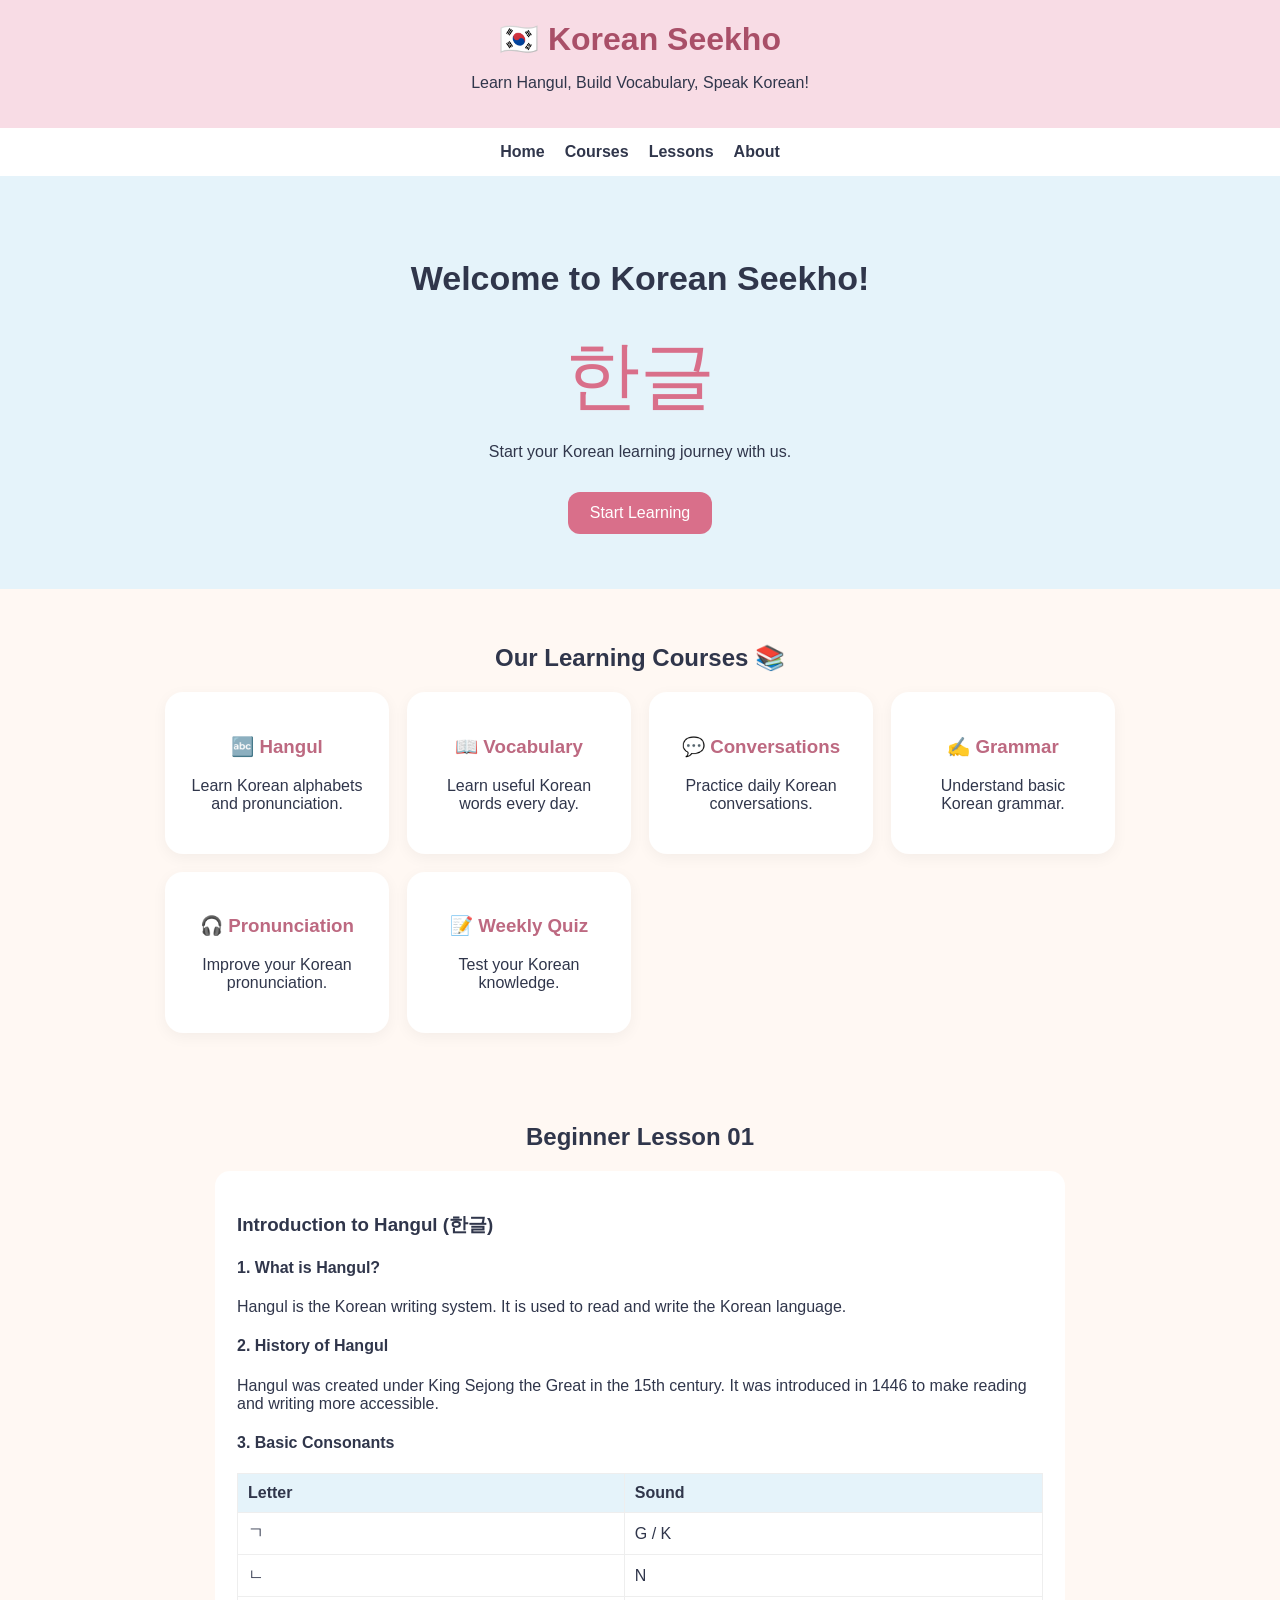
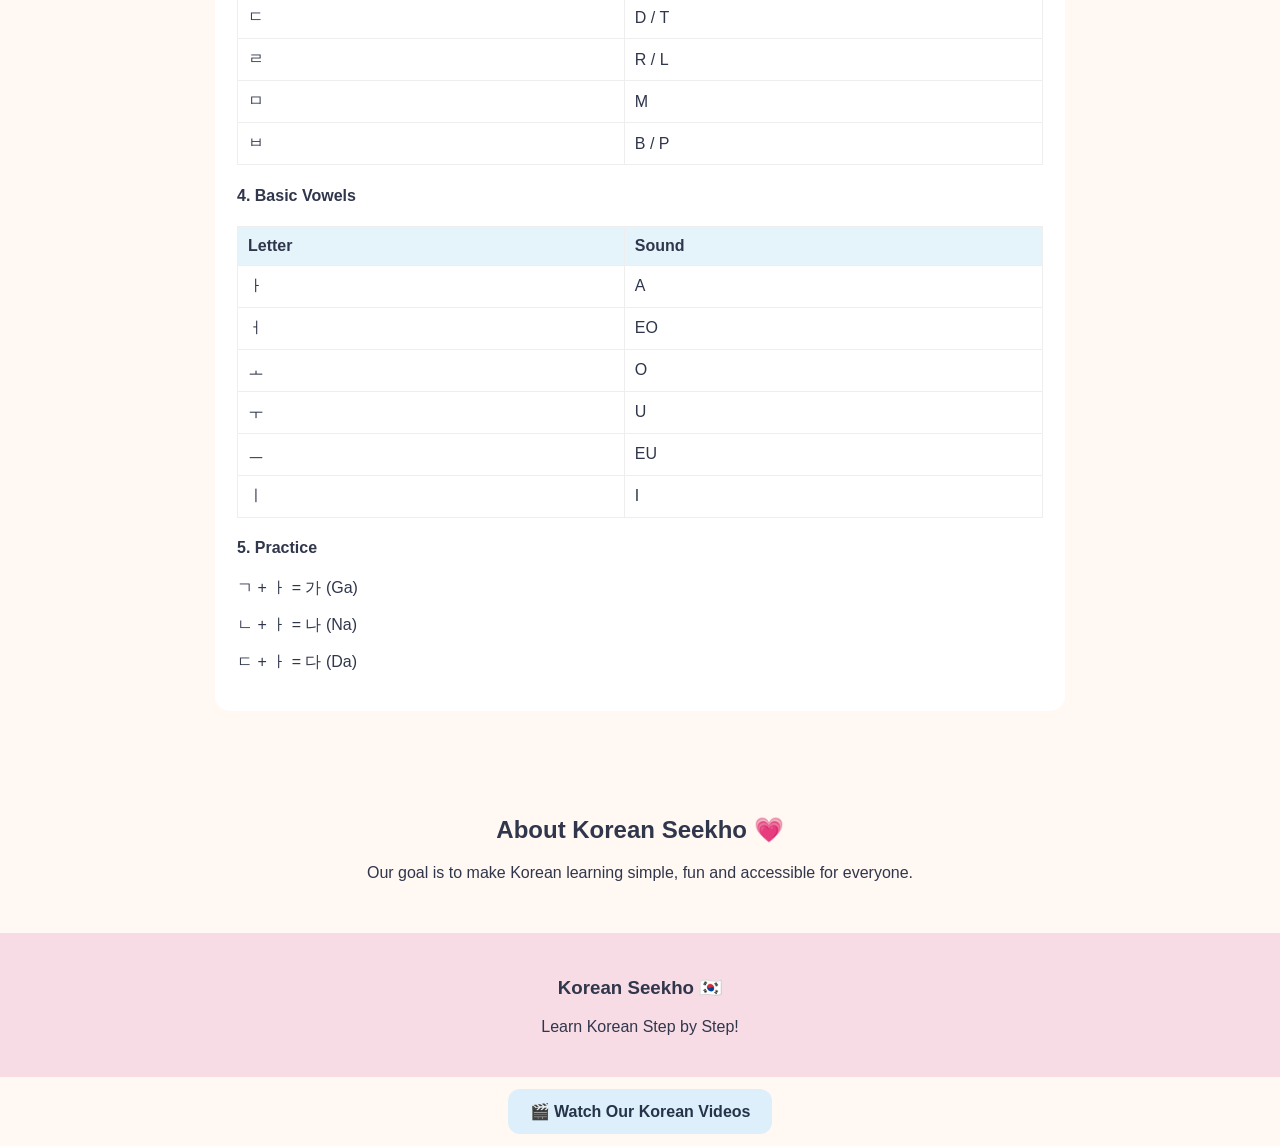
==== index.html @ e7891ded "Add link to Korean videos in index.html" ====
<!DOCTYPE html>
<html lang="en">
<head>
<meta charset="UTF-8">
<meta name="viewport" content="width=device-width, initial-scale=1.0">
<title>Korean Seekho 🇰🇷</title>

<style>
*{box-sizing:border-box}
body{
 margin:0;
 font-family:Arial,sans-serif;
 background:#fff8f3;
 color:#30364b;
}
header{
 background:#f8dce5;
 padding:20px;
 text-align:center;
}
header h1{margin:0;color:#a94f68}
nav{
 display:flex;
 justify-content:center;
 flex-wrap:wrap;
 gap:20px;
 padding:15px;
 background:white;
}
nav a{text-decoration:none;color:#30364b;font-weight:bold}
.hero{
 text-align:center;
 padding:55px 20px;
 background:#e5f3fa;
}
.hero h2{font-size:34px}
.hero .hangul{font-size:75px;color:#d96f8a}
.btn{
 display:inline-block;
 background:#d96f8a;
 color:white;
 padding:12px 22px;
 border-radius:12px;
 text-decoration:none;
 margin-top:15px;
}
section{padding:35px 20px;text-align:center}
.cards{
 display:grid;
 grid-template-columns:repeat(auto-fit,minmax(210px,1fr));
 gap:18px;
 max-width:950px;
 margin:auto;
}
.card{
 background:white;
 padding:25px;
 border-radius:18px;
 box-shadow:0 4px 15px #0000000c;
}
.card h3{color:#bd6981}
.lesson{
 max-width:850px;
 margin:15px auto;
 background:white;
 padding:22px;
 border-radius:15px;
 text-align:left;
}
table{width:100%;border-collapse:collapse}
td,th{padding:10px;border:1px solid #eee}
th{background:#e5f3fa}
footer{
 background:#f8dce5;
 text-align:center;
 padding:25px;
}
</style>
</head>

<body>

<header>
<h1>🇰🇷 Korean Seekho</h1>
<p>Learn Hangul, Build Vocabulary, Speak Korean!</p>
</header>

<nav>
<a href="#home">Home</a>
<a href="#courses">Courses</a>
<a href="#lessons">Lessons</a>
<a href="#about">About</a>
</nav>

<div class="hero" id="home">
<h2>Welcome to Korean Seekho!</h2>
<div class="hangul">한글</div>
<p>Start your Korean learning journey with us.</p>
<a href="#lessons" class="btn">Start Learning</a>
</div>

<section id="courses">
<h2>Our Learning Courses 📚</h2>
<div class="cards">

<div class="card">
<h3>🔤 Hangul</h3>
<p>Learn Korean alphabets and pronunciation.</p>
</div>

<div class="card">
<h3>📖 Vocabulary</h3>
<p>Learn useful Korean words every day.</p>
</div>

<div class="card">
<h3>💬 Conversations</h3>
<p>Practice daily Korean conversations.</p>
</div>

<div class="card">
<h3>✍️ Grammar</h3>
<p>Understand basic Korean grammar.</p>
</div>

<div class="card">
<h3>🎧 Pronunciation</h3>
<p>Improve your Korean pronunciation.</p>
</div>

<div class="card">
<h3>📝 Weekly Quiz</h3>
<p>Test your Korean knowledge.</p>
</div>

</div>
</section>

<section id="lessons">
<h2>Beginner Lesson 01</h2>

<div class="lesson">
<h3>Introduction to Hangul (한글)</h3>

<h4>1. What is Hangul?</h4>
<p>Hangul is the Korean writing system. It is used to read and write the Korean language.</p>

<h4>2. History of Hangul</h4>
<p>Hangul was created under King Sejong the Great in the 15th century. It was introduced in 1446 to make reading and writing more accessible.</p>

<h4>3. Basic Consonants</h4>
<table>
<tr><th>Letter</th><th>Sound</th></tr>
<tr><td>ㄱ</td><td>G / K</td></tr>
<tr><td>ㄴ</td><td>N</td></tr>
<tr><td>ㄷ</td><td>D / T</td></tr>
<tr><td>ㄹ</td><td>R / L</td></tr>
<tr><td>ㅁ</td><td>M</td></tr>
<tr><td>ㅂ</td><td>B / P</td></tr>
</table>

<h4>4. Basic Vowels</h4>
<table>
<tr><th>Letter</th><th>Sound</th></tr>
<tr><td>ㅏ</td><td>A</td></tr>
<tr><td>ㅓ</td><td>EO</td></tr>
<tr><td>ㅗ</td><td>O</td></tr>
<tr><td>ㅜ</td><td>U</td></tr>
<tr><td>ㅡ</td><td>EU</td></tr>
<tr><td>ㅣ</td><td>I</td></tr>
</table>

<h4>5. Practice</h4>
<p>ㄱ + ㅏ = 가 (Ga)</p>
<p>ㄴ + ㅏ = 나 (Na)</p>
<p>ㄷ + ㅏ = 다 (Da)</p>
</div>
</section>

<section id="about">
<h2>About Korean Seekho 💗</h2>
<p>Our goal is to make Korean learning simple, fun and accessible for everyone.</p>
</section>

<footer>
<h3>Korean Seekho 🇰🇷</h3>
<p>Learn Korean Step by Step!</p>
</footer>

</body>
</html>
</body>
<div style="text-align:center; padding:25px;">
  <a href="videos.html" style="background:#DCEFFA; padding:14px 22px; border-radius:12px; text-decoration:none; color:#26334A; font-weight:bold;">
    🎬 Watch Our Korean Videos
  </a>
</div>
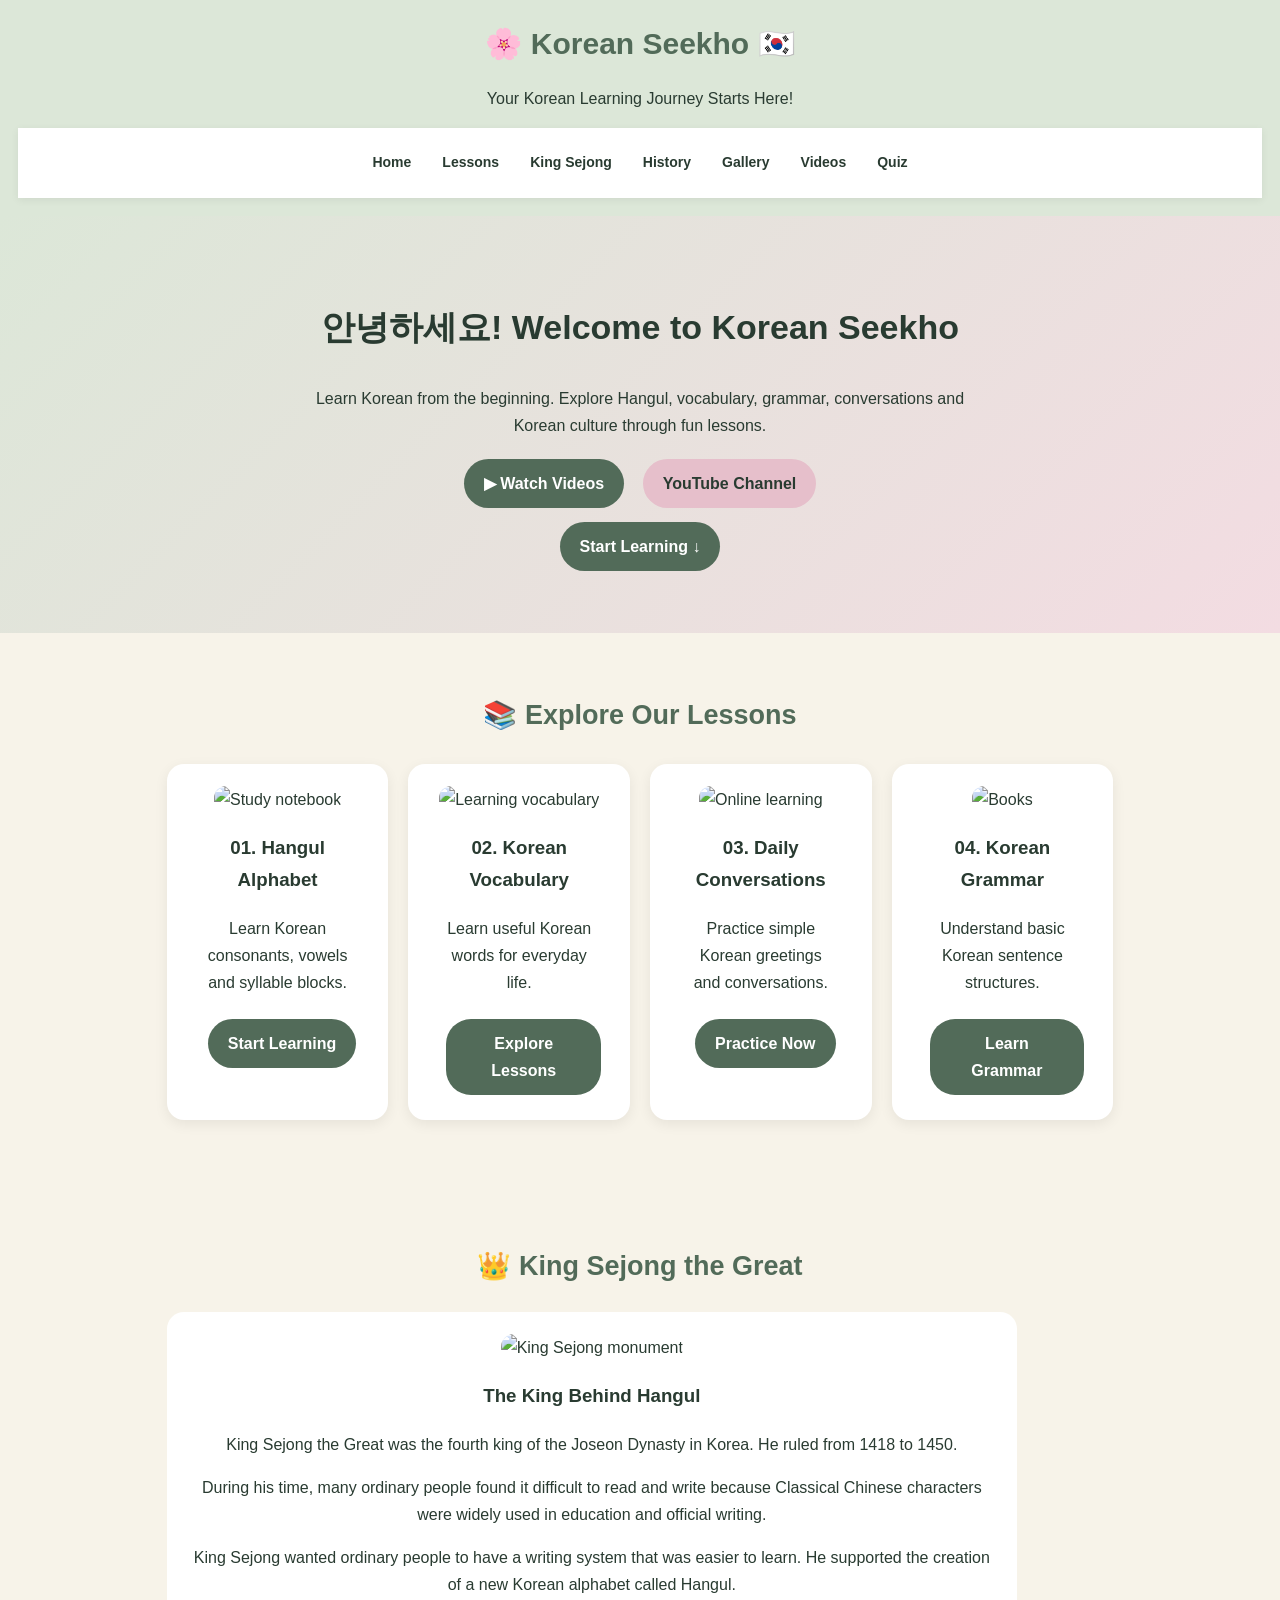
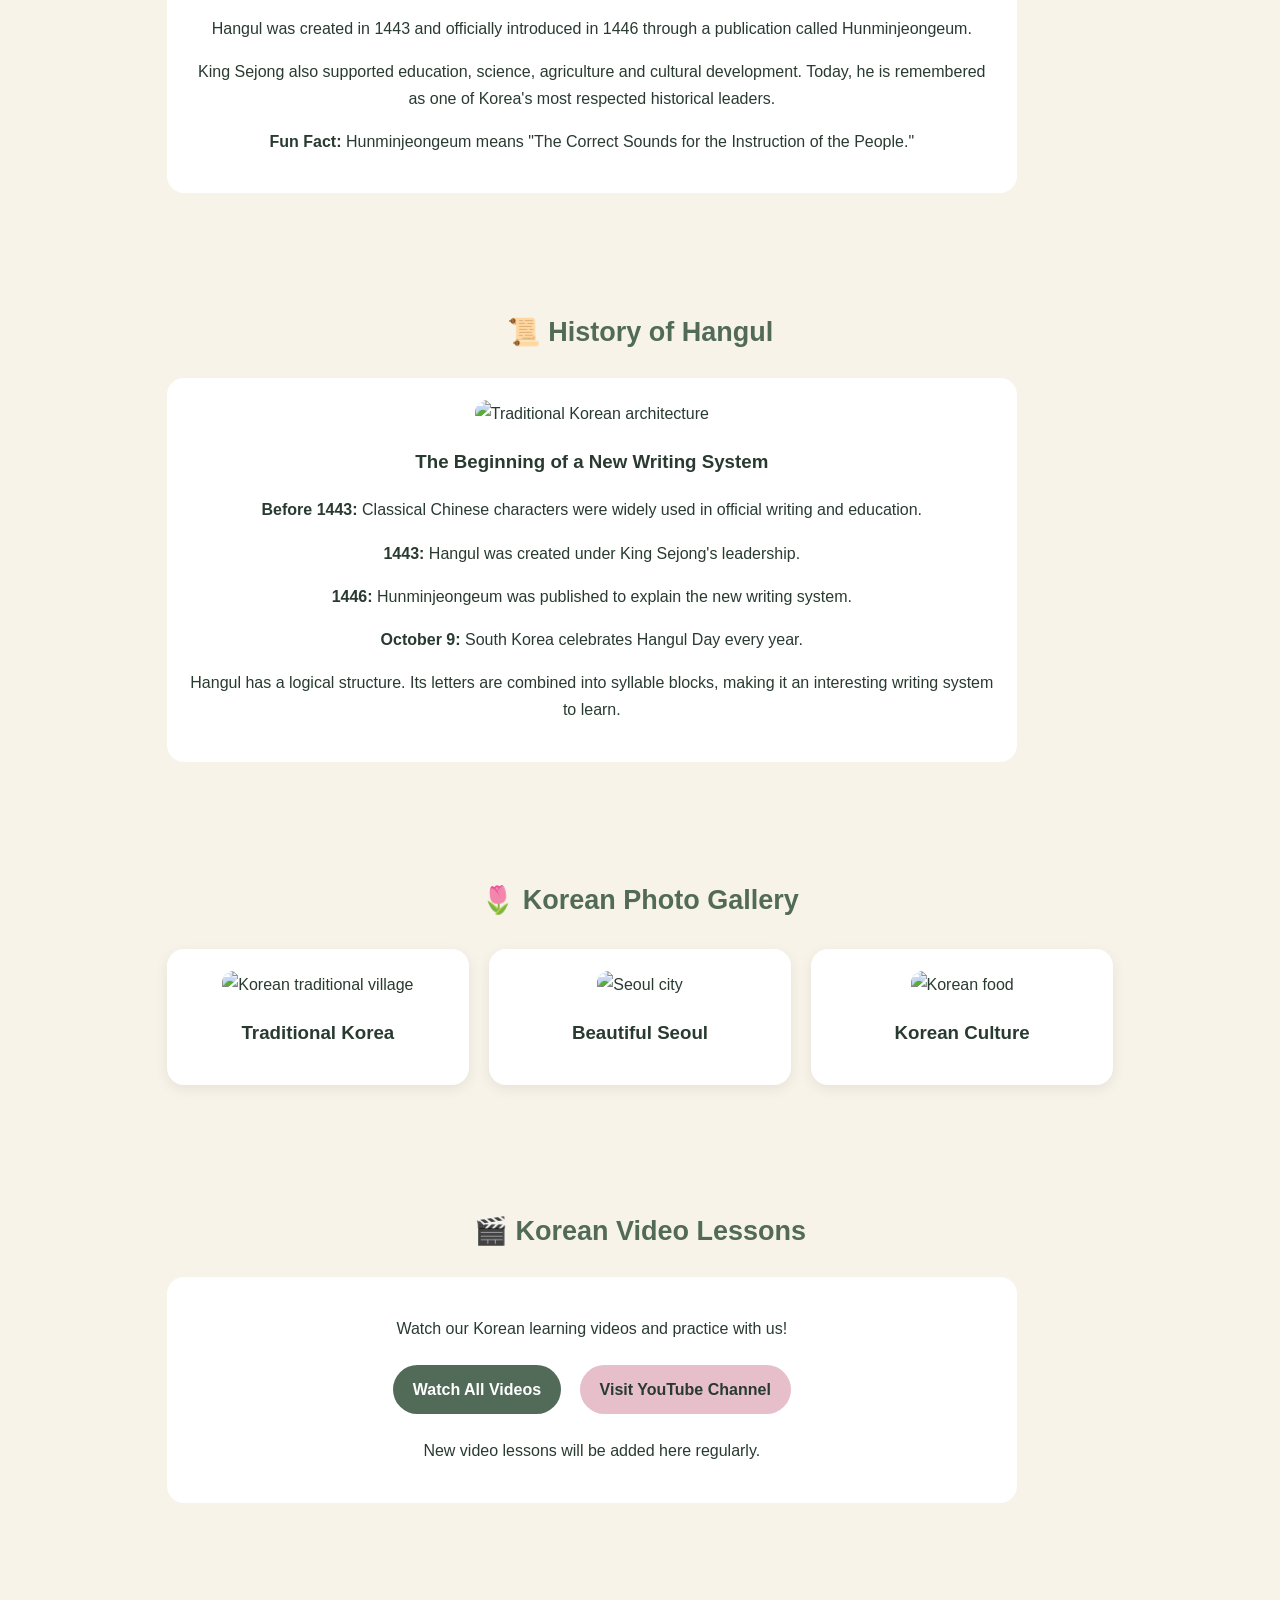
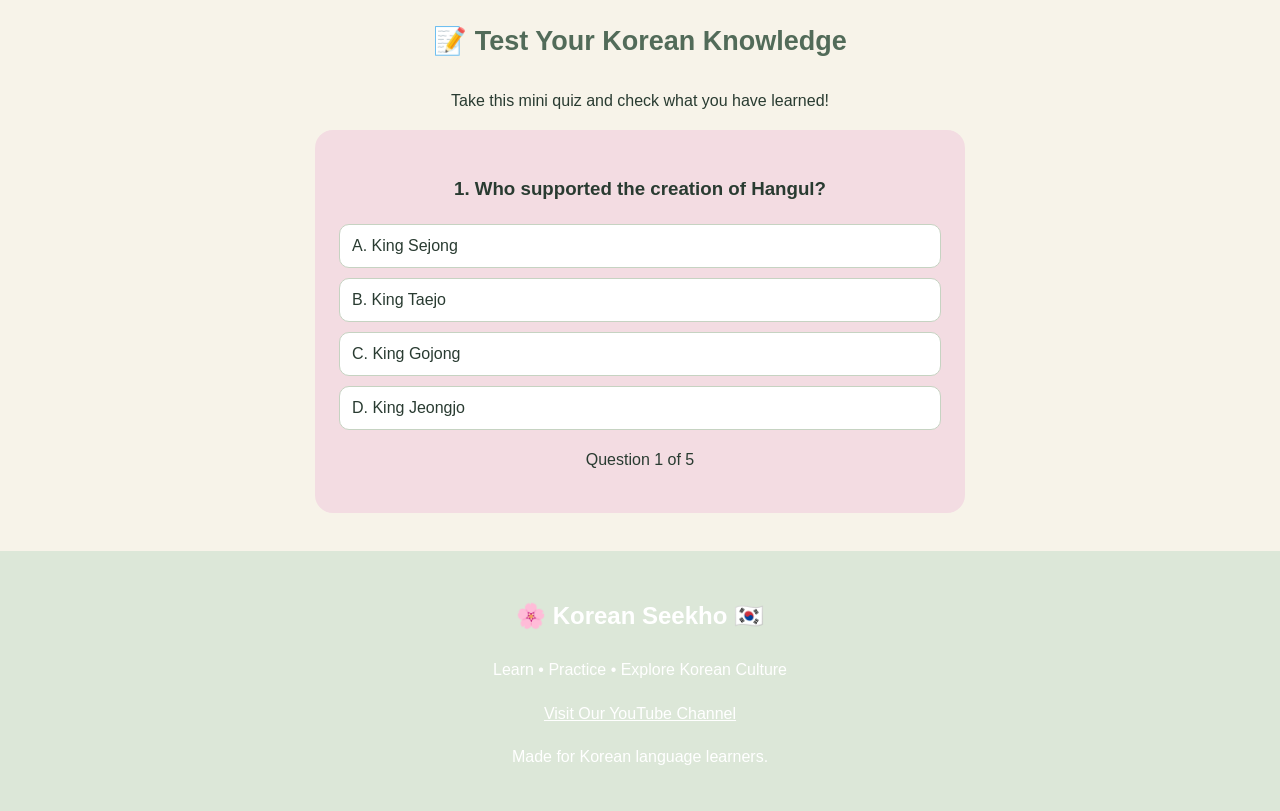
==== commit f16ddccf: "Revamp index.html with new styles and content Updated the HTML structure and styles for improved lay" ====
--- a/index.html
+++ b/index.html
@@ -5,194 +5,230 @@
 <meta charset="UTF-8">
 <meta name="viewport" content="width=device-width, initial-scale=1.0">
 <title>Korean Seekho 🇰🇷</title>
-
+<link rel="stylesheet" href="style.css">
 <style>
+:root {
+--cream:#F7F3E9;
+--sage:#DCE7D8;
+--pink:#F3DCE2;
+--green:#526B59;
+--dark:#293B31;
+}
 *{box-sizing:border-box}
-body{
- margin:0;
- font-family:Arial,sans-serif;
- background:#fff8f3;
- color:#30364b;
-}
-header{
- background:#f8dce5;
- padding:20px;
- text-align:center;
-}
-header h1{margin:0;color:#a94f68}
-nav{
- display:flex;
- justify-content:center;
- flex-wrap:wrap;
- gap:20px;
- padding:15px;
- background:white;
-}
-nav a{text-decoration:none;color:#30364b;font-weight:bold}
-.hero{
- text-align:center;
- padding:55px 20px;
- background:#e5f3fa;
-}
+html{scroll-behavior:smooth}
+body{margin:0;background:var(--cream);color:var(--dark);font-family:Arial,sans-serif;line-height:1.7}
+header{background:var(--sage);padding:18px;text-align:center}
+header h1{color:var(--green);margin:0;font-size:30px}
+nav{display:flex;justify-content:center;flex-wrap:wrap;gap:15px;margin-top:12px}
+nav a{color:var(--dark);text-decoration:none;font-weight:bold}
+.hero{padding:55px 20px;text-align:center;background:linear-gradient(135deg,var(--sage),var(--pink))}
 .hero h2{font-size:34px}
-.hero .hangul{font-size:75px;color:#d96f8a}
-.btn{
- display:inline-block;
- background:#d96f8a;
- color:white;
- padding:12px 22px;
- border-radius:12px;
- text-decoration:none;
- margin-top:15px;
-}
-section{padding:35px 20px;text-align:center}
-.cards{
- display:grid;
- grid-template-columns:repeat(auto-fit,minmax(210px,1fr));
- gap:18px;
- max-width:950px;
- margin:auto;
-}
-.card{
- background:white;
- padding:25px;
- border-radius:18px;
- box-shadow:0 4px 15px #0000000c;
-}
-.card h3{color:#bd6981}
-.lesson{
- max-width:850px;
- margin:15px auto;
- background:white;
- padding:22px;
- border-radius:15px;
- text-align:left;
-}
-table{width:100%;border-collapse:collapse}
-td,th{padding:10px;border:1px solid #eee}
-th{background:#e5f3fa}
-footer{
- background:#f8dce5;
- text-align:center;
- padding:25px;
-}
+.hero p{max-width:650px;margin:12px auto}
+.btn{display:inline-block;background:var(--green);color:white;text-decoration:none;padding:11px 20px;border-radius:25px;margin:7px;border:0;cursor:pointer}
+.pink{background:#bd8295}
+section{max-width:1100px;margin:auto;padding:38px 6%}
+.heading{text-align:center;color:var(--green);font-size:27px}
+.cards{display:grid;grid-template-columns:repeat(auto-fit,minmax(220px,1fr));gap:20px}
+.card{background:white;border-radius:17px;overflow:hidden;padding-bottom:18px;box-shadow:0 4px 14px #00000012}
+.card img{width:100%;height:180px;object-fit:cover}
+.card h3,.card p{padding:0 16px}
+.card .btn{margin-left:16px}
+.content{background:white;border-radius:17px;padding:22px;margin:18px 0}
+.content img{width:100%;max-height:330px;object-fit:cover;border-radius:13px}
+.quiz{background:var(--pink);padding:24px;border-radius:18px;max-width:650px;margin:auto}
+.answer{display:block;width:100%;padding:12px;margin:10px 0;background:white;border:1px solid #c6d3c2;border-radius:10px;text-align:left;cursor:pointer;font-size:16px;color:var(--dark)}
+.answer:hover{background:var(--sage)}
+footer{background:var(--sage);text-align:center;padding:25px}
 </style>
 </head>
-
 <body>
 
 <header>
-<h1>🇰🇷 Korean Seekho</h1>
-<p>Learn Hangul, Build Vocabulary, Speak Korean!</p>
-</header>
-
+<h1>🌸 Korean Seekho 🇰🇷</h1>
+<p>Your Korean Learning Journey Starts Here!</p>
 <nav>
 <a href="#home">Home</a>
-<a href="#courses">Courses</a>
 <a href="#lessons">Lessons</a>
-<a href="#about">About</a>
+<a href="#sejong">King Sejong</a>
+<a href="#history">History</a>
+<a href="#gallery">Gallery</a>
+<a href="#videos">Videos</a>
+<a href="#quiz">Quiz</a>
 </nav>
+</header>
 
 <div class="hero" id="home">
-<h2>Welcome to Korean Seekho!</h2>
-<div class="hangul">한글</div>
-<p>Start your Korean learning journey with us.</p>
-<a href="#lessons" class="btn">Start Learning</a>
-</div>
-
-<section id="courses">
-<h2>Our Learning Courses 📚</h2>
+<h2>안녕하세요! Welcome to Korean Seekho</h2>
+<p>Learn Korean from the beginning. Explore Hangul, vocabulary, grammar, conversations and Korean culture through fun lessons.</p>
+<a class="btn" href="videos.html">▶ Watch Videos</a>
+<a class="btn pink" href="https://www.youtube.com/@KoreanSeekho-j4w" target="_blank">YouTube Channel</a>
+<br>
+<a class="btn" href="#lessons">Start Learning ↓</a>
+</div>
+
+<section id="lessons">
+<h2 class="heading">📚 Explore Our Lessons</h2>
 <div class="cards">
-
-<div class="card">
-<h3>🔤 Hangul</h3>
-<p>Learn Korean alphabets and pronunciation.</p>
-</div>
-
-<div class="card">
-<h3>📖 Vocabulary</h3>
-<p>Learn useful Korean words every day.</p>
-</div>
-
-<div class="card">
-<h3>💬 Conversations</h3>
-<p>Practice daily Korean conversations.</p>
-</div>
-
-<div class="card">
-<h3>✍️ Grammar</h3>
-<p>Understand basic Korean grammar.</p>
-</div>
-
-<div class="card">
-<h3>🎧 Pronunciation</h3>
-<p>Improve your Korean pronunciation.</p>
-</div>
-
-<div class="card">
-<h3>📝 Weekly Quiz</h3>
-<p>Test your Korean knowledge.</p>
-</div>
-
-</div>
-</section>
-
-<section id="lessons">
-<h2>Beginner Lesson 01</h2>
-
-<div class="lesson">
-<h3>Introduction to Hangul (한글)</h3>
-
-<h4>1. What is Hangul?</h4>
-<p>Hangul is the Korean writing system. It is used to read and write the Korean language.</p>
-
-<h4>2. History of Hangul</h4>
-<p>Hangul was created under King Sejong the Great in the 15th century. It was introduced in 1446 to make reading and writing more accessible.</p>
-
-<h4>3. Basic Consonants</h4>
-<table>
-<tr><th>Letter</th><th>Sound</th></tr>
-<tr><td>ㄱ</td><td>G / K</td></tr>
-<tr><td>ㄴ</td><td>N</td></tr>
-<tr><td>ㄷ</td><td>D / T</td></tr>
-<tr><td>ㄹ</td><td>R / L</td></tr>
-<tr><td>ㅁ</td><td>M</td></tr>
-<tr><td>ㅂ</td><td>B / P</td></tr>
-</table>
-
-<h4>4. Basic Vowels</h4>
-<table>
-<tr><th>Letter</th><th>Sound</th></tr>
-<tr><td>ㅏ</td><td>A</td></tr>
-<tr><td>ㅓ</td><td>EO</td></tr>
-<tr><td>ㅗ</td><td>O</td></tr>
-<tr><td>ㅜ</td><td>U</td></tr>
-<tr><td>ㅡ</td><td>EU</td></tr>
-<tr><td>ㅣ</td><td>I</td></tr>
-</table>
-
-<h4>5. Practice</h4>
-<p>ㄱ + ㅏ = 가 (Ga)</p>
-<p>ㄴ + ㅏ = 나 (Na)</p>
-<p>ㄷ + ㅏ = 다 (Da)</p>
-</div>
-</section>
-
-<section id="about">
-<h2>About Korean Seekho 💗</h2>
-<p>Our goal is to make Korean learning simple, fun and accessible for everyone.</p>
+<div class="card">
+<img src="https://images.unsplash.com/photo-1455390582262-044cdead277a?w=700" alt="Study notebook">
+<h3>01. Hangul Alphabet</h3>
+<p>Learn Korean consonants, vowels and syllable blocks.</p>
+<a class="btn" href="hangul.html">Start Learning</a>
+</div>
+<div class="card">
+<img src="https://images.unsplash.com/photo-1517849845537-4d257902454a?w=700" alt="Learning vocabulary">
+<h3>02. Korean Vocabulary</h3>
+<p>Learn useful Korean words for everyday life.</p>
+<a class="btn" href="lessons.html">Explore Lessons</a>
+</div>
+<div class="card">
+<img src="https://images.unsplash.com/photo-1516321318423-f06f85e504b3?w=700" alt="Online learning">
+<h3>03. Daily Conversations</h3>
+<p>Practice simple Korean greetings and conversations.</p>
+<a class="btn" href="lessons.html">Practice Now</a>
+</div>
+<div class="card">
+<img src="https://images.unsplash.com/photo-1497633762265-9d179a990aa6?w=700" alt="Books">
+<h3>04. Korean Grammar</h3>
+<p>Understand basic Korean sentence structures.</p>
+<a class="btn" href="lessons.html">Learn Grammar</a>
+</div>
+</div>
+</section>
+
+<section id="sejong">
+<h2 class="heading">👑 King Sejong the Great</h2>
+<div class="content">
+<img src="https://commons.wikimedia.org/wiki/Special:FilePath/King_Sejong_Statue.jpg" alt="King Sejong monument">
+<h3>The King Behind Hangul</h3>
+<p>King Sejong the Great was the fourth king of the Joseon Dynasty in Korea. He ruled from 1418 to 1450.</p>
+<p>During his time, many ordinary people found it difficult to read and write because Classical Chinese characters were widely used in education and official writing.</p>
+<p>King Sejong wanted ordinary people to have a writing system that was easier to learn. He supported the creation of a new Korean alphabet called Hangul.</p>
+<p>Hangul was created in 1443 and officially introduced in 1446 through a publication called Hunminjeongeum.</p>
+<p>King Sejong also supported education, science, agriculture and cultural development. Today, he is remembered as one of Korea's most respected historical leaders.</p>
+<p><b>Fun Fact:</b> Hunminjeongeum means "The Correct Sounds for the Instruction of the People."</p>
+</div>
+</section>
+
+<section id="history">
+<h2 class="heading">📜 History of Hangul</h2>
+<div class="content">
+<img src="https://images.unsplash.com/photo-1549693578-d683be217e58?w=900" alt="Traditional Korean architecture">
+<h3>The Beginning of a New Writing System</h3>
+<p><b>Before 1443:</b> Classical Chinese characters were widely used in official writing and education.</p>
+<p><b>1443:</b> Hangul was created under King Sejong's leadership.</p>
+<p><b>1446:</b> Hunminjeongeum was published to explain the new writing system.</p>
+<p><b>October 9:</b> South Korea celebrates Hangul Day every year.</p>
+<p>Hangul has a logical structure. Its letters are combined into syllable blocks, making it an interesting writing system to learn.</p>
+</div>
+</section>
+
+<section id="gallery">
+<h2 class="heading">🌷 Korean Photo Gallery</h2>
+<div class="cards">
+<div class="card">
+<img src="https://images.unsplash.com/photo-1493976040374-85c8e12f0c0e?w=700" alt="Korean traditional village">
+<h3>Traditional Korea</h3>
+</div>
+<div class="card">
+<img src="https://images.unsplash.com/photo-1538485399081-7191377e8241?w=700" alt="Seoul city">
+<h3>Beautiful Seoul</h3>
+</div>
+<div class="card">
+<img src="https://images.unsplash.com/photo-1517154421773-0529f29ea451?w=700" alt="Korean food">
+<h3>Korean Culture</h3>
+</div>
+</div>
+</section>
+
+<section id="videos">
+<h2 class="heading">🎬 Korean Video Lessons</h2>
+<div class="content" style="text-align:center">
+<p>Watch our Korean learning videos and practice with us!</p>
+<a class="btn" href="videos.html">Watch All Videos</a>
+<a class="btn pink" href="https://www.youtube.com/@KoreanSeekho-j4w" target="_blank">Visit YouTube Channel</a>
+<p>New video lessons will be added here regularly.</p>
+</div>
+</section>
+
+<section id="quiz">
+<h2 class="heading">📝 Test Your Korean Knowledge</h2>
+<p style="text-align:center">Take this mini quiz and check what you have learned!</p>
+<div class="quiz">
+<h3 id="question"></h3>
+<div id="answers"></div>
+<p id="feedback"></p>
+<button class="btn" id="next" style="display:none" onclick="nextQuestion()">Next Question →</button>
+<p id="score"></p>
+</div>
 </section>
 
 <footer>
-<h3>Korean Seekho 🇰🇷</h3>
-<p>Learn Korean Step by Step!</p>
+<h2>🌸 Korean Seekho 🇰🇷</h2>
+<p>Learn • Practice • Explore Korean Culture</p>
+<a href="https://www.youtube.com/@KoreanSeekho-j4w" target="_blank">Visit Our YouTube Channel</a>
+<p>Made for Korean language learners.</p>
 </footer>
+
+<script>
+const questions=[
+{q:"1. Who supported the creation of Hangul?",a:["King Sejong","King Taejo","King Gojong","King Jeongjo"],c:0,f:"King Sejong supported the creation of Hangul."},
+{q:"2. In which year was Hangul created?",a:["1392","1443","1592","1945"],c:1,f:"Hangul was created in 1443."},
+{q:"3. What is the Korean alphabet called?",a:["Kanji","Hiragana","Hangul","Katakana"],c:2,f:"The Korean writing system is called Hangul."},
+{q:"4. When is Hangul Day celebrated in South Korea?",a:["October 9","August 15","January 1","March 1"],c:0,f:"Hangul Day is celebrated on October 9 in South Korea."},
+{q:"5. What does 안녕하세요 mean?",a:["Goodbye","Thank you","Hello","Sorry"],c:2,f:"안녕하세요 is a polite Korean greeting meaning Hello."}
+];
+
+let current=0;
+let points=0;
+let answered=false;
+
+function loadQuestion(){
+answered=false;
+const q=questions[current];
+document.getElementById("question").textContent=q.q;
+document.getElementById("answers").innerHTML="";
+document.getElementById("feedback").textContent="";
+document.getElementById("next").style.display="none";
+q.a.forEach((answer,index)=>{
+const button=document.createElement("button");
+button.className="answer";
+button.textContent=String.fromCharCode(65+index)+". "+answer;
+button.onclick=()=>checkAnswer(index);
+document.getElementById("answers").appendChild(button);
+});
+document.getElementById("score").textContent="Question "+(current+1)+" of "+questions.length;
+}
+
+function checkAnswer(index){
+if(answered)return;
+answered=true;
+const q=questions[current];
+const buttons=document.querySelectorAll(".answer");
+buttons.forEach(button=>button.disabled=true);
+if(index===q.c){
+points++;
+document.getElementById("feedback").textContent="🌸 Correct! "+q.f;
+}else{
+document.getElementById("feedback").textContent="Keep learning! "+q.f;
+}
+document.getElementById("next").style.display="inline-block";
+if(current===questions.length-1){
+document.getElementById("next").textContent="See My Result";
+}
+}
+
+function nextQuestion(){
+if(current<questions.length-1){
+current++;
+loadQuestion();
+}else{
+document.querySelector(".quiz").innerHTML=
+"<h2>🎉 Quiz Completed!</h2><h3>Your Score: "+points+" / "+questions.length+"</h3><p>"+(points===5?"Excellent work!":"Great effort! Keep practising Korean.")+"</p><button class='btn' onclick='location.reload()'>Try Again</button>";
+}
+}
+loadQuestion();
+</script>
 
 </body>
 </html>
-</body>
-<div style="text-align:center; padding:25px;">
-  <a href="videos.html" style="background:#DCEFFA; padding:14px 22px; border-radius:12px; text-decoration:none; color:#26334A; font-weight:bold;">
-    🎬 Watch Our Korean Videos
-  </a>
-</div>
--- a/style.css
+++ b/style.css
@@ -0,0 +1,156 @@
+
+:root {
+  --cream: #F7F3E9;
+  --sage: #DCE7D8;
+  --pink: #F3DCE2;
+  --green: #526B59;
+  --dark: #293B31;
+  --white: #FFFFFF;
+}
+
+* {
+  box-sizing: border-box;
+  scroll-behavior: smooth;
+}
+
+body {
+  margin: 0;
+  font-family: Arial, sans-serif;
+  background: var(--cream);
+  color: var(--dark);
+  line-height: 1.7;
+}
+
+header {
+  background: var(--sage);
+  padding: 25px 15px;
+  text-align: center;
+}
+
+header h1 {
+  margin: 0;
+  font-size: 30px;
+}
+
+nav {
+  background: var(--white);
+  padding: 15px 8px;
+  text-align: center;
+  position: sticky;
+  top: 0;
+  z-index: 10;
+  box-shadow: 0 2px 8px #00000010;
+}
+
+nav a {
+  color: var(--dark);
+  text-decoration: none;
+  font-weight: bold;
+  margin: 8px;
+  font-size: 14px;
+}
+
+.hero {
+  background: linear-gradient(135deg, var(--pink), var(--sage));
+  padding: 55px 18px;
+  text-align: center;
+}
+
+.hero h2 {
+  font-size: 32px;
+}
+
+section {
+  padding: 35px 18px;
+  text-align: center;
+}
+
+.container {
+  max-width: 1000px;
+  margin: auto;
+}
+
+.cards {
+  display: grid;
+  grid-template-columns: repeat(auto-fit, minmax(220px, 1fr));
+  gap: 20px;
+  margin: 25px auto;
+}
+
+.card {
+  background: var(--white);
+  padding: 22px;
+  border-radius: 18px;
+  box-shadow: 0 4px 14px #00000010;
+}
+
+.card img {
+  width: 100%;
+  border-radius: 12px;
+  object-fit: cover;
+}
+
+.btn {
+  display: inline-block;
+  background: var(--green);
+  color: white;
+  padding: 12px 22px;
+  border-radius: 25px;
+  text-decoration: none;
+  margin: 7px;
+  font-weight: bold;
+}
+
+.btn.pink {
+  background: #E6BFCB;
+  color: var(--dark);
+}
+
+.content {
+  max-width: 850px;
+  margin: auto;
+  padding: 25px 18px;
+}
+
+.content img {
+  width: 100%;
+  max-width: 650px;
+  border-radius: 16px;
+}
+
+.quiz-question {
+  background: white;
+  padding: 20px;
+  margin: 18px 0;
+  border-radius: 15px;
+  text-align: left;
+}
+
+.quiz-question button {
+  display: block;
+  width: 100%;
+  padding: 12px;
+  margin: 8px 0;
+  background: var(--sage);
+  border: 0;
+  border-radius: 10px;
+  cursor: pointer;
+  text-align: left;
+}
+
+footer {
+  background: var(--dark);
+  color: white;
+  text-align: center;
+  padding: 25px;
+}
+
+footer a {
+  color: white;
+}
+
+@media(max-width: 500px) {
+  header h1 { font-size: 25px; }
+  .hero h2 { font-size: 26px; }
+  nav a { font-size: 12px; margin: 4px; }
+}
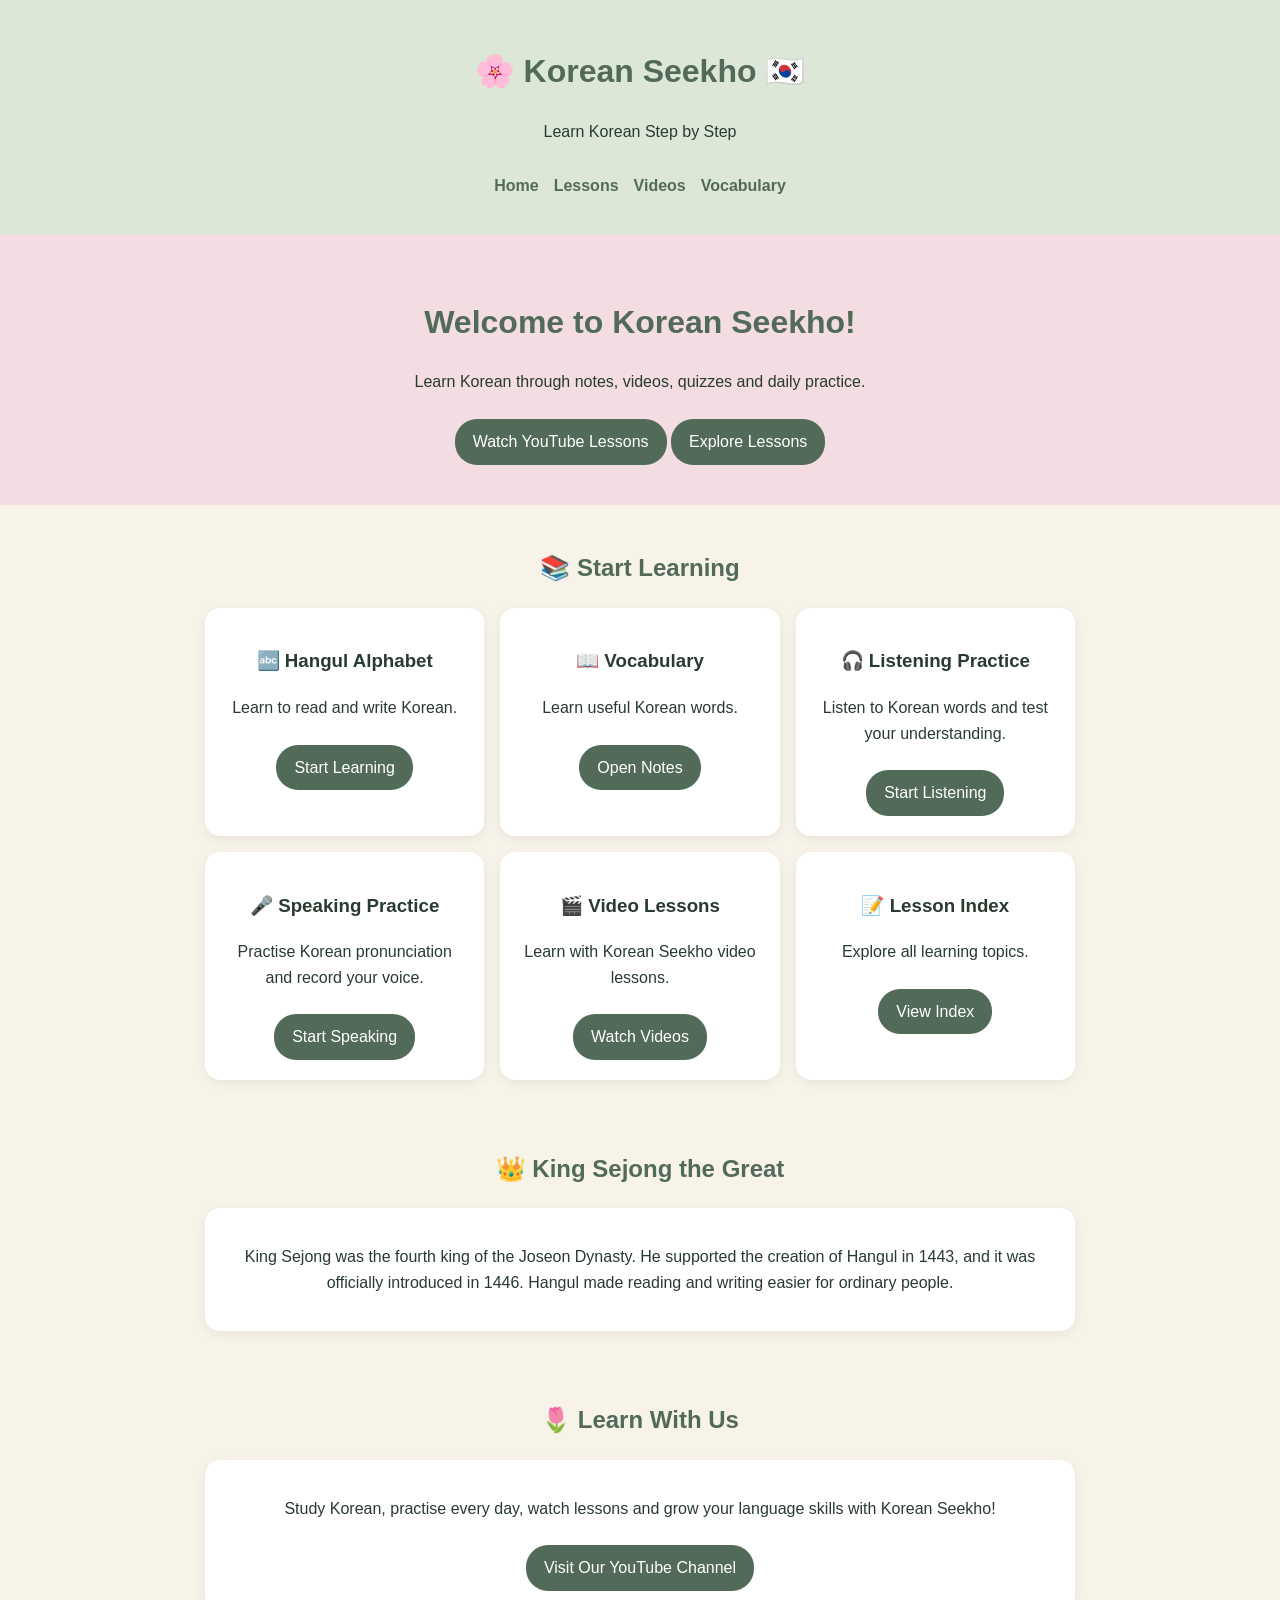
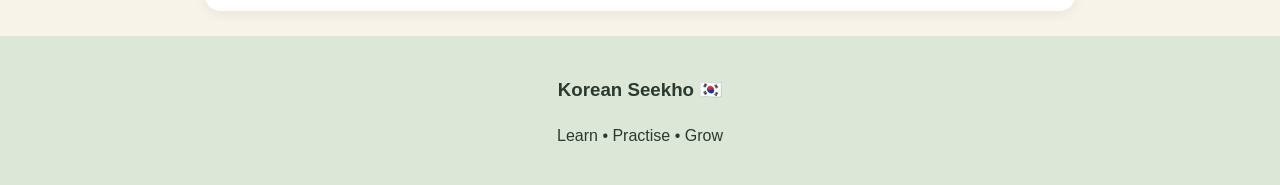
==== commit 0de46d60: "Refactor HTML structure and styles for clarity" ====
--- a/index.html
+++ b/index.html
@@ -5,230 +5,97 @@
 <meta charset="UTF-8">
 <meta name="viewport" content="width=device-width, initial-scale=1.0">
 <title>Korean Seekho 🇰🇷</title>
-<link rel="stylesheet" href="style.css">
 <style>
-:root {
---cream:#F7F3E9;
---sage:#DCE7D8;
---pink:#F3DCE2;
---green:#526B59;
---dark:#293B31;
-}
 *{box-sizing:border-box}
-html{scroll-behavior:smooth}
-body{margin:0;background:var(--cream);color:var(--dark);font-family:Arial,sans-serif;line-height:1.7}
-header{background:var(--sage);padding:18px;text-align:center}
-header h1{color:var(--green);margin:0;font-size:30px}
-nav{display:flex;justify-content:center;flex-wrap:wrap;gap:15px;margin-top:12px}
-nav a{color:var(--dark);text-decoration:none;font-weight:bold}
-.hero{padding:55px 20px;text-align:center;background:linear-gradient(135deg,var(--sage),var(--pink))}
-.hero h2{font-size:34px}
-.hero p{max-width:650px;margin:12px auto}
-.btn{display:inline-block;background:var(--green);color:white;text-decoration:none;padding:11px 20px;border-radius:25px;margin:7px;border:0;cursor:pointer}
-.pink{background:#bd8295}
-section{max-width:1100px;margin:auto;padding:38px 6%}
-.heading{text-align:center;color:var(--green);font-size:27px}
-.cards{display:grid;grid-template-columns:repeat(auto-fit,minmax(220px,1fr));gap:20px}
-.card{background:white;border-radius:17px;overflow:hidden;padding-bottom:18px;box-shadow:0 4px 14px #00000012}
-.card img{width:100%;height:180px;object-fit:cover}
-.card h3,.card p{padding:0 16px}
-.card .btn{margin-left:16px}
-.content{background:white;border-radius:17px;padding:22px;margin:18px 0}
-.content img{width:100%;max-height:330px;object-fit:cover;border-radius:13px}
-.quiz{background:var(--pink);padding:24px;border-radius:18px;max-width:650px;margin:auto}
-.answer{display:block;width:100%;padding:12px;margin:10px 0;background:white;border:1px solid #c6d3c2;border-radius:10px;text-align:left;cursor:pointer;font-size:16px;color:var(--dark)}
-.answer:hover{background:var(--sage)}
-footer{background:var(--sage);text-align:center;padding:25px}
+body{margin:0;background:#F7F3E9;color:#293B31;font-family:Arial,sans-serif;line-height:1.6}
+header{background:#DCE7D8;text-align:center;padding:25px 12px}
+h1{color:#526B59}
+nav{display:flex;justify-content:center;flex-wrap:wrap;gap:15px;padding:12px}
+nav a{color:#526B59;text-decoration:none;font-weight:bold}
+.hero{text-align:center;background:#F3DCE2;padding:40px 15px}
+section{max-width:900px;margin:auto;padding:25px 15px}
+h2{text-align:center;color:#526B59}
+.grid{display:grid;grid-template-columns:repeat(auto-fit,minmax(220px,1fr));gap:16px}
+.card{background:white;padding:20px;border-radius:15px;text-align:center;box-shadow:0 3px 12px #00000010}
+a.btn{display:inline-block;background:#526B59;color:white;text-decoration:none;padding:10px 18px;border-radius:22px;margin-top:8px}
+footer{text-align:center;background:#DCE7D8;padding:20px}
 </style>
 </head>
 <body>
 
 <header>
 <h1>🌸 Korean Seekho 🇰🇷</h1>
-<p>Your Korean Learning Journey Starts Here!</p>
+<p>Learn Korean Step by Step</p>
 <nav>
-<a href="#home">Home</a>
-<a href="#lessons">Lessons</a>
-<a href="#sejong">King Sejong</a>
-<a href="#history">History</a>
-<a href="#gallery">Gallery</a>
-<a href="#videos">Videos</a>
-<a href="#quiz">Quiz</a>
+<a href="index.html">Home</a>
+<a href="lessons.html">Lessons</a>
+<a href="videos.html">Videos</a>
+<a href="vocabulary.html">Vocabulary</a>
 </nav>
 </header>
 
-<div class="hero" id="home">
-<h2>안녕하세요! Welcome to Korean Seekho</h2>
-<p>Learn Korean from the beginning. Explore Hangul, vocabulary, grammar, conversations and Korean culture through fun lessons.</p>
-<a class="btn" href="videos.html">▶ Watch Videos</a>
-<a class="btn pink" href="https://www.youtube.com/@KoreanSeekho-j4w" target="_blank">YouTube Channel</a>
-<br>
-<a class="btn" href="#lessons">Start Learning ↓</a>
+<div class="hero">
+<h1>Welcome to Korean Seekho!</h1>
+<p>Learn Korean through notes, videos, quizzes and daily practice.</p>
+<a class="btn" href="videos.html">Watch YouTube Lessons</a>
+<a class="btn" href="lessons.html">Explore Lessons</a>
 </div>
 
-<section id="lessons">
-<h2 class="heading">📚 Explore Our Lessons</h2>
-<div class="cards">
+<section>
+<h2>📚 Start Learning</h2>
+<div class="grid">
 <div class="card">
-<img src="https://images.unsplash.com/photo-1455390582262-044cdead277a?w=700" alt="Study notebook">
-<h3>01. Hangul Alphabet</h3>
-<p>Learn Korean consonants, vowels and syllable blocks.</p>
+<h3>🔤 Hangul Alphabet</h3>
+<p>Learn to read and write Korean.</p>
 <a class="btn" href="hangul.html">Start Learning</a>
 </div>
 <div class="card">
-<img src="https://images.unsplash.com/photo-1517849845537-4d257902454a?w=700" alt="Learning vocabulary">
-<h3>02. Korean Vocabulary</h3>
-<p>Learn useful Korean words for everyday life.</p>
-<a class="btn" href="lessons.html">Explore Lessons</a>
+<h3>📖 Vocabulary</h3>
+<p>Learn useful Korean words.</p>
+<a class="btn" href="vocabulary.html">Open Notes</a>
 </div>
 <div class="card">
-<img src="https://images.unsplash.com/photo-1516321318423-f06f85e504b3?w=700" alt="Online learning">
-<h3>03. Daily Conversations</h3>
-<p>Practice simple Korean greetings and conversations.</p>
-<a class="btn" href="lessons.html">Practice Now</a>
+<h3>🎧 Listening Practice</h3>
+<p>Listen to Korean words and test your understanding.</p>
+<a class="btn" href="listening.html">Start Listening</a>
 </div>
 <div class="card">
-<img src="https://images.unsplash.com/photo-1497633762265-9d179a990aa6?w=700" alt="Books">
-<h3>04. Korean Grammar</h3>
-<p>Understand basic Korean sentence structures.</p>
-<a class="btn" href="lessons.html">Learn Grammar</a>
+<h3>🎤 Speaking Practice</h3>
+<p>Practise Korean pronunciation and record your voice.</p>
+<a class="btn" href="speaking.html">Start Speaking</a>
+</div>
+<div class="card">
+<h3>🎬 Video Lessons</h3>
+<p>Learn with Korean Seekho video lessons.</p>
+<a class="btn" href="videos.html">Watch Videos</a>
+</div>
+<div class="card">
+<h3>📝 Lesson Index</h3>
+<p>Explore all learning topics.</p>
+<a class="btn" href="lessons.html">View Index</a>
 </div>
 </div>
 </section>
 
-<section id="sejong">
-<h2 class="heading">👑 King Sejong the Great</h2>
-<div class="content">
-<img src="https://commons.wikimedia.org/wiki/Special:FilePath/King_Sejong_Statue.jpg" alt="King Sejong monument">
-<h3>The King Behind Hangul</h3>
-<p>King Sejong the Great was the fourth king of the Joseon Dynasty in Korea. He ruled from 1418 to 1450.</p>
-<p>During his time, many ordinary people found it difficult to read and write because Classical Chinese characters were widely used in education and official writing.</p>
-<p>King Sejong wanted ordinary people to have a writing system that was easier to learn. He supported the creation of a new Korean alphabet called Hangul.</p>
-<p>Hangul was created in 1443 and officially introduced in 1446 through a publication called Hunminjeongeum.</p>
-<p>King Sejong also supported education, science, agriculture and cultural development. Today, he is remembered as one of Korea's most respected historical leaders.</p>
-<p><b>Fun Fact:</b> Hunminjeongeum means "The Correct Sounds for the Instruction of the People."</p>
+<section>
+<h2>👑 King Sejong the Great</h2>
+<div class="card">
+<p>King Sejong was the fourth king of the Joseon Dynasty. He supported the creation of Hangul in 1443, and it was officially introduced in 1446. Hangul made reading and writing easier for ordinary people.</p>
 </div>
 </section>
 
-<section id="history">
-<h2 class="heading">📜 History of Hangul</h2>
-<div class="content">
-<img src="https://images.unsplash.com/photo-1549693578-d683be217e58?w=900" alt="Traditional Korean architecture">
-<h3>The Beginning of a New Writing System</h3>
-<p><b>Before 1443:</b> Classical Chinese characters were widely used in official writing and education.</p>
-<p><b>1443:</b> Hangul was created under King Sejong's leadership.</p>
-<p><b>1446:</b> Hunminjeongeum was published to explain the new writing system.</p>
-<p><b>October 9:</b> South Korea celebrates Hangul Day every year.</p>
-<p>Hangul has a logical structure. Its letters are combined into syllable blocks, making it an interesting writing system to learn.</p>
-</div>
-</section>
-
-<section id="gallery">
-<h2 class="heading">🌷 Korean Photo Gallery</h2>
-<div class="cards">
+<section>
+<h2>🌷 Learn With Us</h2>
 <div class="card">
-<img src="https://images.unsplash.com/photo-1493976040374-85c8e12f0c0e?w=700" alt="Korean traditional village">
-<h3>Traditional Korea</h3>
-</div>
-<div class="card">
-<img src="https://images.unsplash.com/photo-1538485399081-7191377e8241?w=700" alt="Seoul city">
-<h3>Beautiful Seoul</h3>
-</div>
-<div class="card">
-<img src="https://images.unsplash.com/photo-1517154421773-0529f29ea451?w=700" alt="Korean food">
-<h3>Korean Culture</h3>
-</div>
-</div>
-</section>
-
-<section id="videos">
-<h2 class="heading">🎬 Korean Video Lessons</h2>
-<div class="content" style="text-align:center">
-<p>Watch our Korean learning videos and practice with us!</p>
-<a class="btn" href="videos.html">Watch All Videos</a>
-<a class="btn pink" href="https://www.youtube.com/@KoreanSeekho-j4w" target="_blank">Visit YouTube Channel</a>
-<p>New video lessons will be added here regularly.</p>
-</div>
-</section>
-
-<section id="quiz">
-<h2 class="heading">📝 Test Your Korean Knowledge</h2>
-<p style="text-align:center">Take this mini quiz and check what you have learned!</p>
-<div class="quiz">
-<h3 id="question"></h3>
-<div id="answers"></div>
-<p id="feedback"></p>
-<button class="btn" id="next" style="display:none" onclick="nextQuestion()">Next Question →</button>
-<p id="score"></p>
+<p>Study Korean, practise every day, watch lessons and grow your language skills with Korean Seekho!</p>
+<a class="btn" href="videos.html">Visit Our YouTube Channel</a>
 </div>
 </section>
 
 <footer>
-<h2>🌸 Korean Seekho 🇰🇷</h2>
-<p>Learn • Practice • Explore Korean Culture</p>
-<a href="https://www.youtube.com/@KoreanSeekho-j4w" target="_blank">Visit Our YouTube Channel</a>
-<p>Made for Korean language learners.</p>
+<h3>Korean Seekho 🇰🇷</h3>
+<p>Learn • Practise • Grow</p>
 </footer>
-
-<script>
-const questions=[
-{q:"1. Who supported the creation of Hangul?",a:["King Sejong","King Taejo","King Gojong","King Jeongjo"],c:0,f:"King Sejong supported the creation of Hangul."},
-{q:"2. In which year was Hangul created?",a:["1392","1443","1592","1945"],c:1,f:"Hangul was created in 1443."},
-{q:"3. What is the Korean alphabet called?",a:["Kanji","Hiragana","Hangul","Katakana"],c:2,f:"The Korean writing system is called Hangul."},
-{q:"4. When is Hangul Day celebrated in South Korea?",a:["October 9","August 15","January 1","March 1"],c:0,f:"Hangul Day is celebrated on October 9 in South Korea."},
-{q:"5. What does 안녕하세요 mean?",a:["Goodbye","Thank you","Hello","Sorry"],c:2,f:"안녕하세요 is a polite Korean greeting meaning Hello."}
-];
-
-let current=0;
-let points=0;
-let answered=false;
-
-function loadQuestion(){
-answered=false;
-const q=questions[current];
-document.getElementById("question").textContent=q.q;
-document.getElementById("answers").innerHTML="";
-document.getElementById("feedback").textContent="";
-document.getElementById("next").style.display="none";
-q.a.forEach((answer,index)=>{
-const button=document.createElement("button");
-button.className="answer";
-button.textContent=String.fromCharCode(65+index)+". "+answer;
-button.onclick=()=>checkAnswer(index);
-document.getElementById("answers").appendChild(button);
-});
-document.getElementById("score").textContent="Question "+(current+1)+" of "+questions.length;
-}
-
-function checkAnswer(index){
-if(answered)return;
-answered=true;
-const q=questions[current];
-const buttons=document.querySelectorAll(".answer");
-buttons.forEach(button=>button.disabled=true);
-if(index===q.c){
-points++;
-document.getElementById("feedback").textContent="🌸 Correct! "+q.f;
-}else{
-document.getElementById("feedback").textContent="Keep learning! "+q.f;
-}
-document.getElementById("next").style.display="inline-block";
-if(current===questions.length-1){
-document.getElementById("next").textContent="See My Result";
-}
-}
-
-function nextQuestion(){
-if(current<questions.length-1){
-current++;
-loadQuestion();
-}else{
-document.querySelector(".quiz").innerHTML=
-"<h2>🎉 Quiz Completed!</h2><h3>Your Score: "+points+" / "+questions.length+"</h3><p>"+(points===5?"Excellent work!":"Great effort! Keep practising Korean.")+"</p><button class='btn' onclick='location.reload()'>Try Again</button>";
-}
-}
-loadQuestion();
-</script>
 
 </body>
 </html>
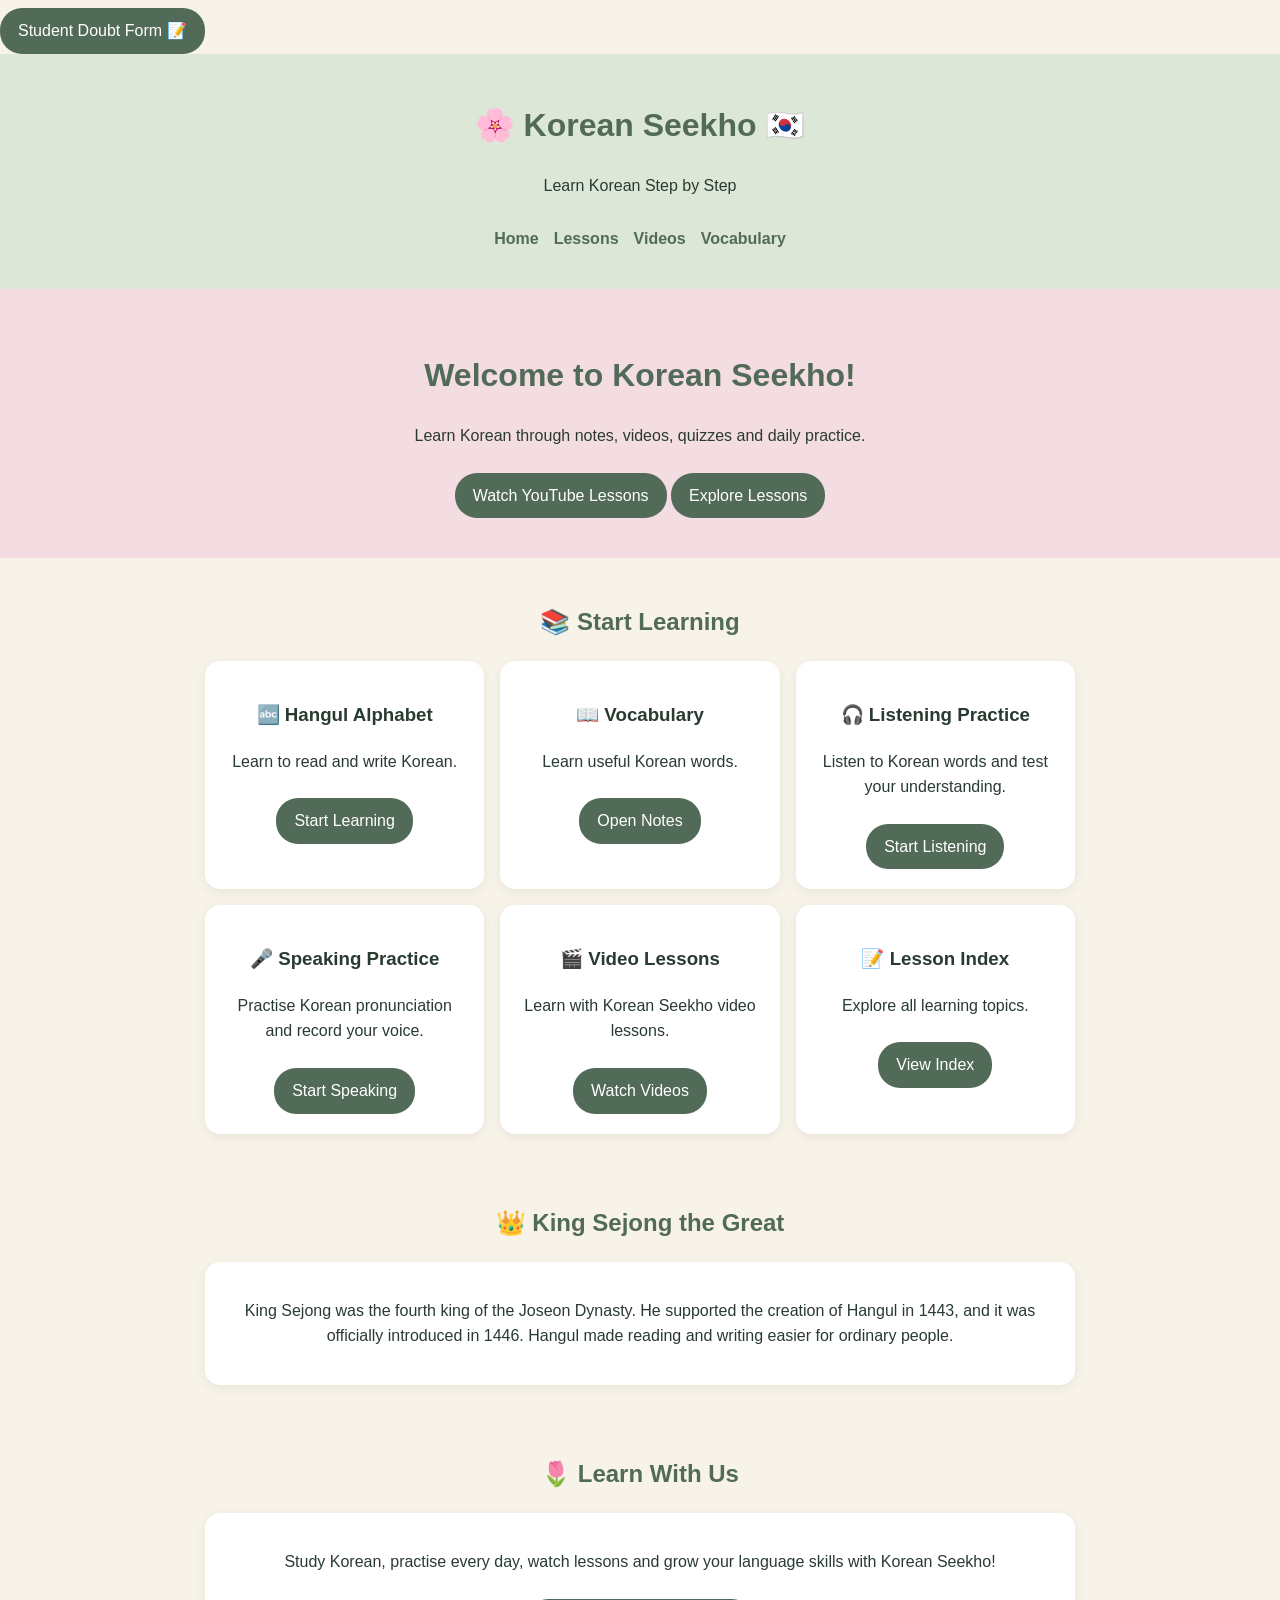
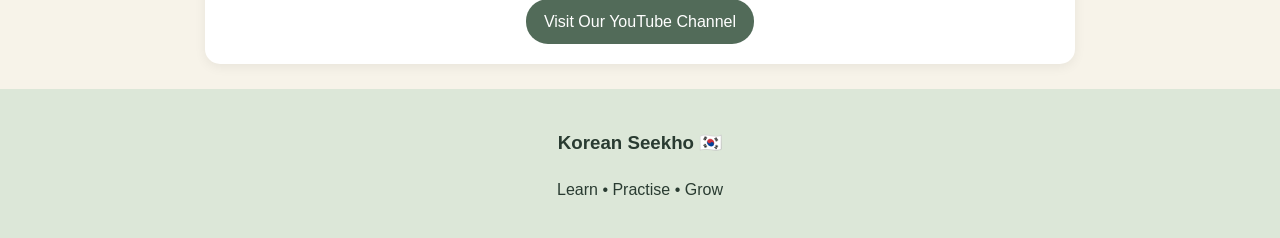
==== commit 02e457c7: "Add link to Student Doubt Form in index.html" ====
--- a/index.html
+++ b/index.html
@@ -22,7 +22,7 @@
 </style>
 </head>
 <body>
-
+<a href="doubts.html" class="btn">Student Doubt Form 📝</a>
 <header>
 <h1>🌸 Korean Seekho 🇰🇷</h1>
 <p>Learn Korean Step by Step</p>
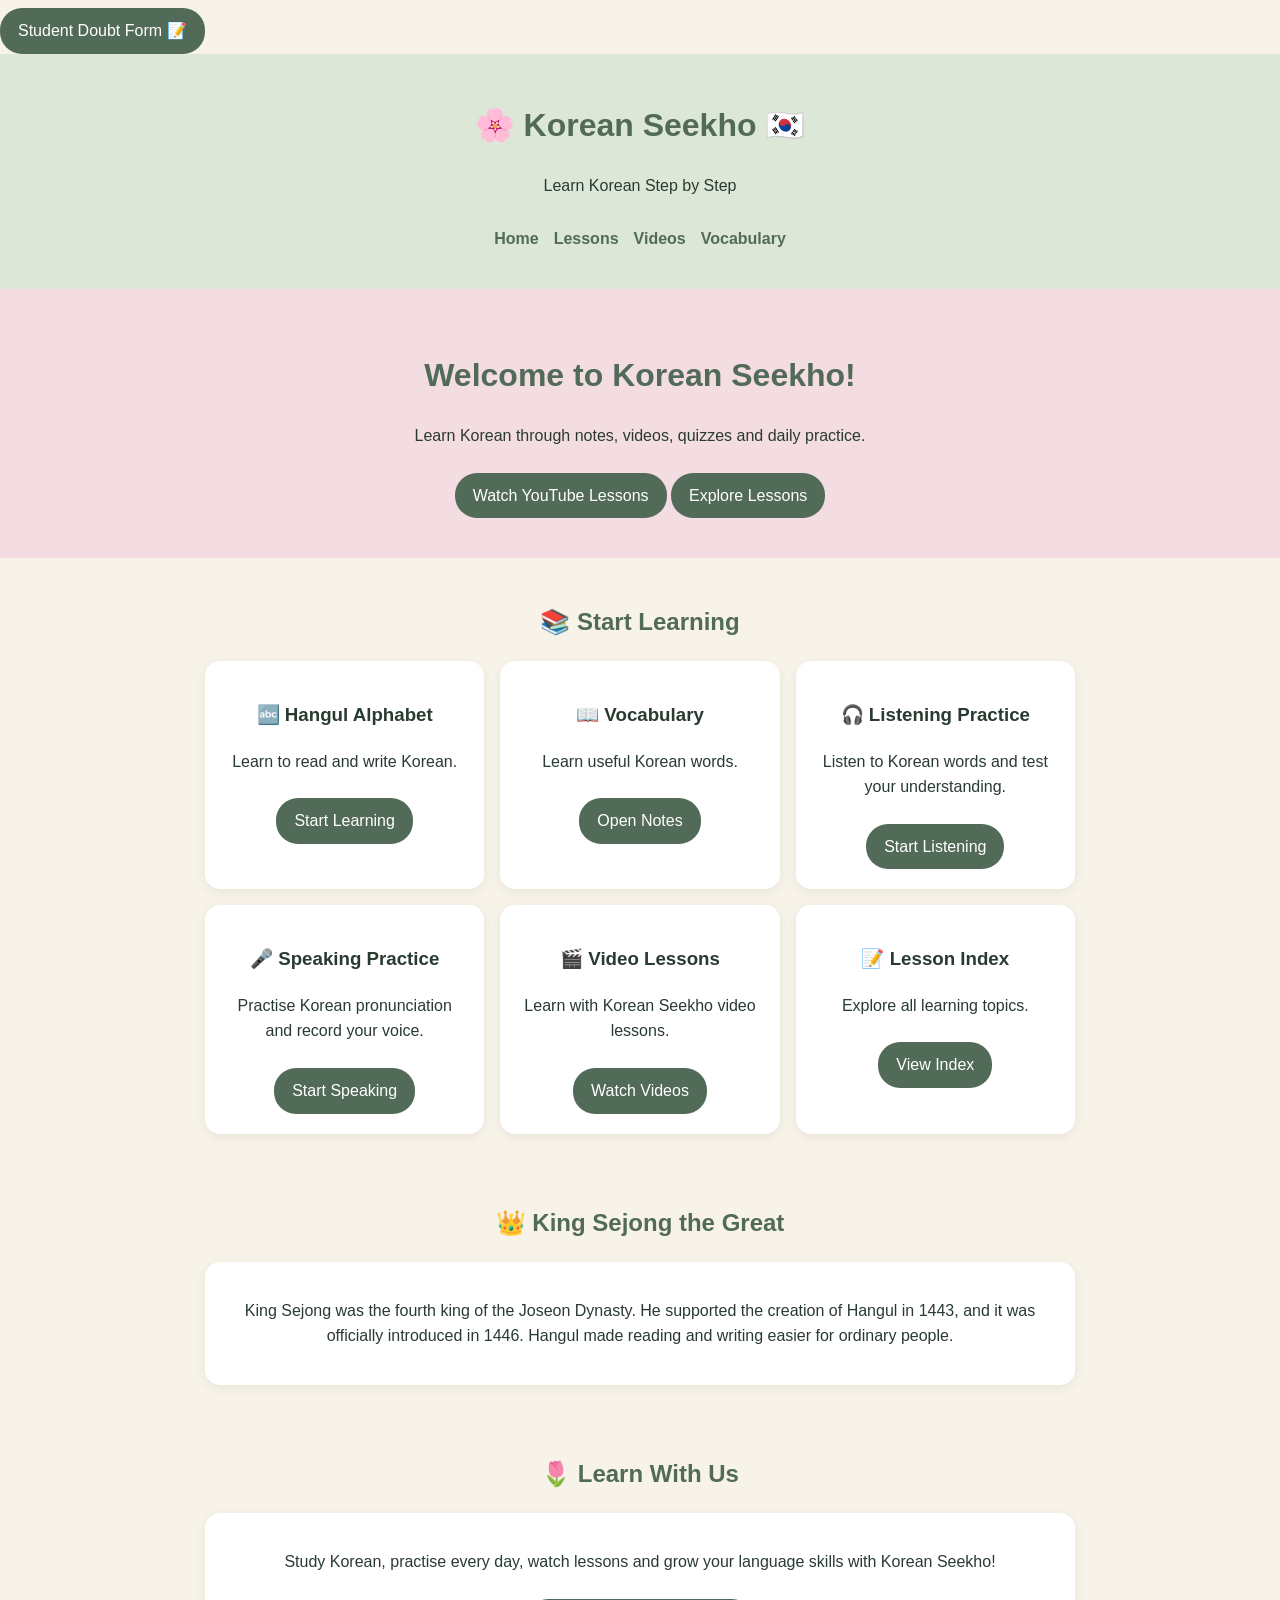
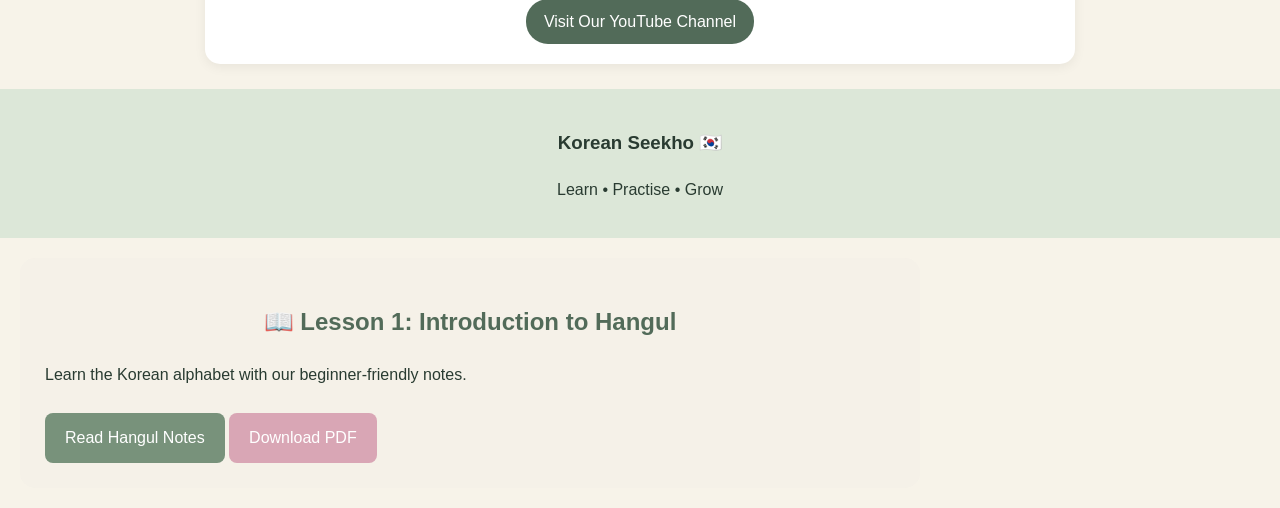
==== commit 4b7a3ba1: "Update index.html" ====
--- a/index.html
+++ b/index.html
@@ -96,6 +96,21 @@
 <h3>Korean Seekho 🇰🇷</h3>
 <p>Learn • Practise • Grow</p>
 </footer>
+<section class="lesson-card" style="background:#f5f1e8; padding:25px; border-radius:15px; margin:20px;">
+  <h2>📖 Lesson 1: Introduction to Hangul</h2>
+  <p>Learn the Korean alphabet with our beginner-friendly notes.</p>
 
+  <a href="hangul-beginner-notes.pdf" target="_blank"
+     style="background:#78927b; color:white; padding:12px 20px;
+     border-radius:8px; text-decoration:none; display:inline-block;">
+     Read Hangul Notes
+  </a>
+
+  <a href="hangul-beginner-notes.pdf" download
+     style="background:#d9a6b5; color:white; padding:12px 20px;
+     border-radius:8px; text-decoration:none; display:inline-block; margin-top:10px;">
+     Download PDF
+  </a>
+</section>
 </body>
 </html>
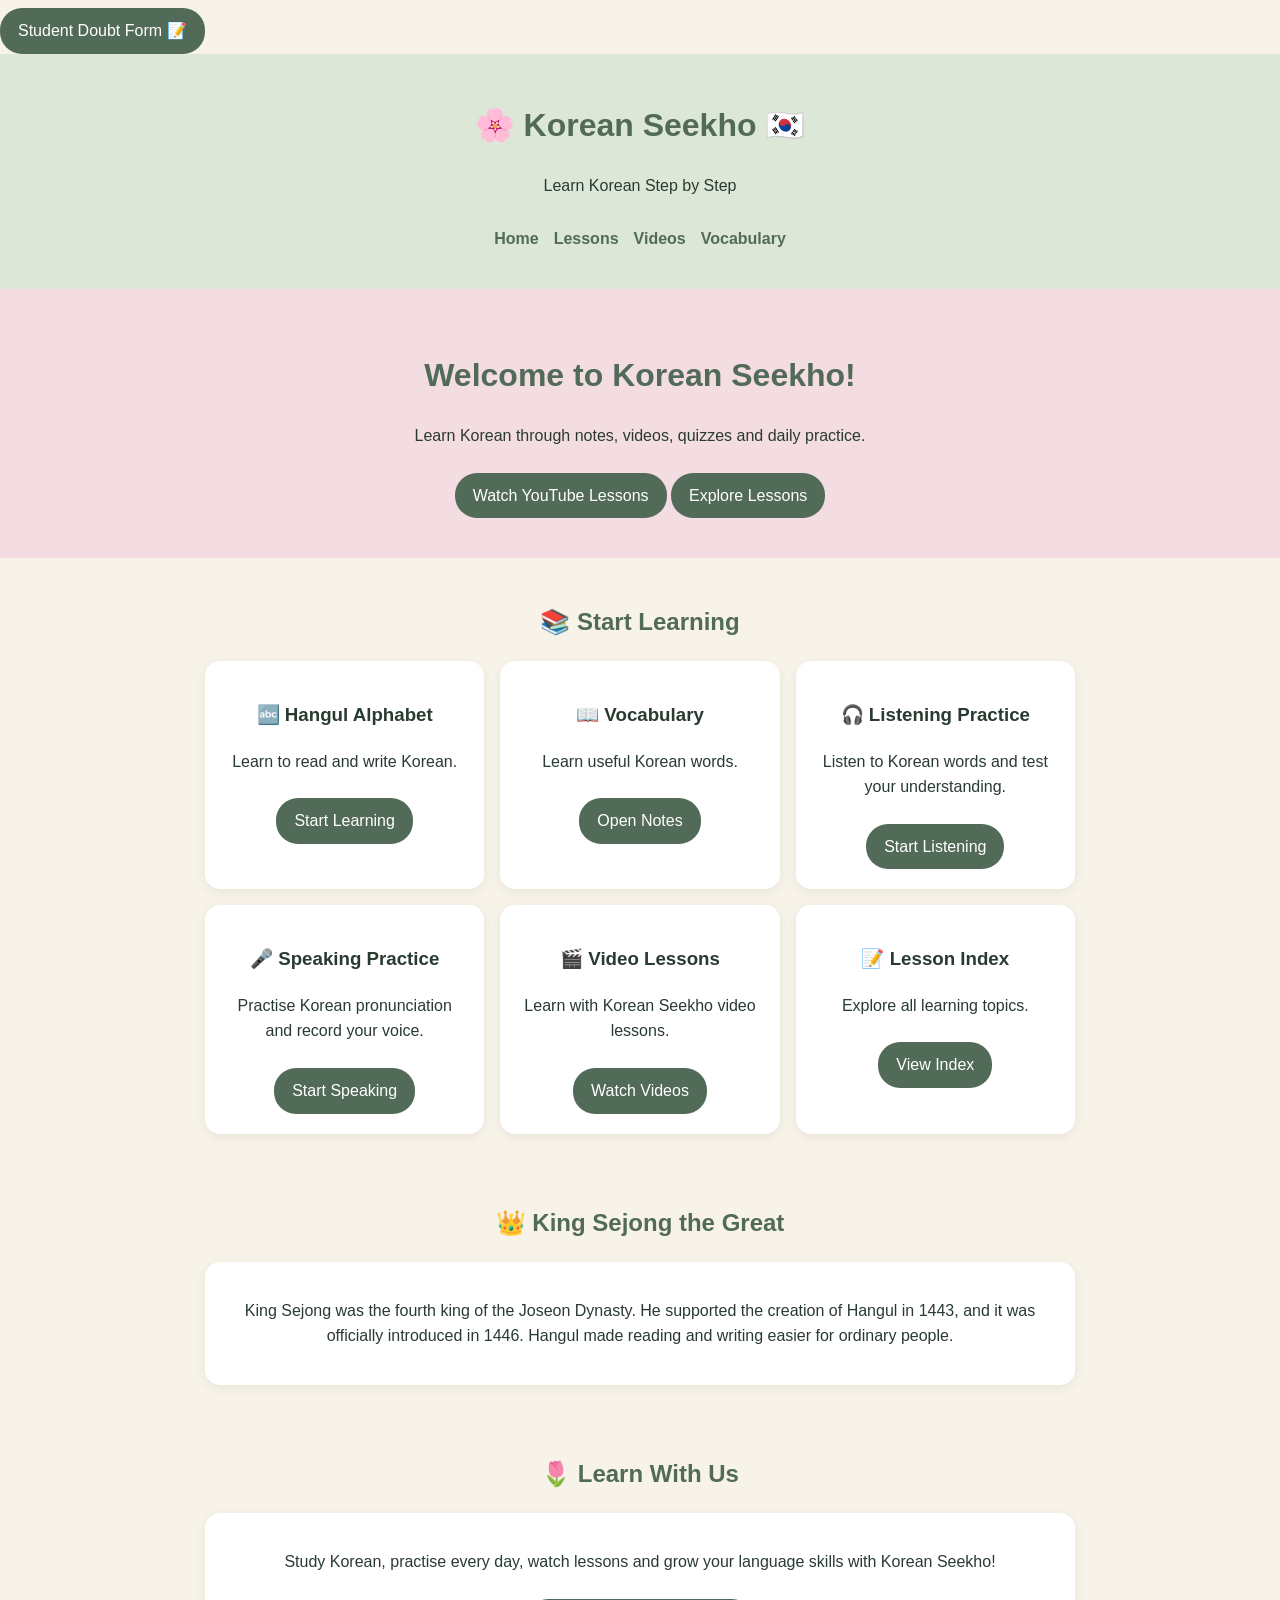
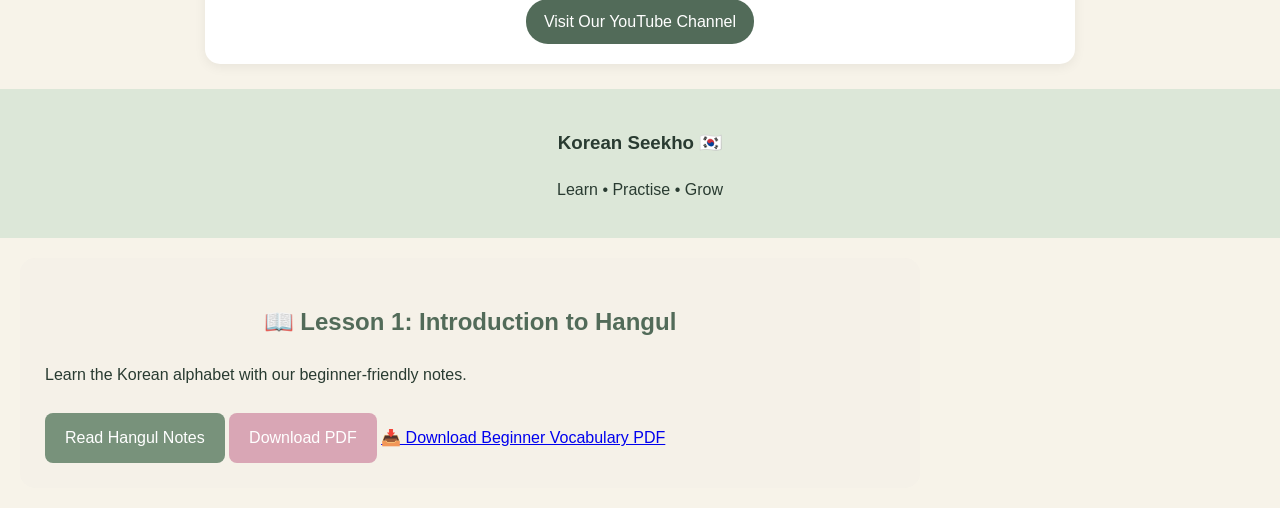
==== commit 153f2d9f: "Add download link for Beginner Vocabulary PDF" ====
--- a/index.html
+++ b/index.html
@@ -100,17 +100,22 @@
   <h2>📖 Lesson 1: Introduction to Hangul</h2>
   <p>Learn the Korean alphabet with our beginner-friendly notes.</p>
 
-  <a href="hangul-beginner-notes.pdf" target="_blank"
+  <a href="Hangul_Beginner_Notes_Korean_Seekho.pdf" target="_blank"
      style="background:#78927b; color:white; padding:12px 20px;
      border-radius:8px; text-decoration:none; display:inline-block;">
      Read Hangul Notes
   </a>
 
-  <a href="hangul-beginner-notes.pdf" download
+  <a href="Hangul_Beginner_Notes_Korean_Seekho.pdf" download
      style="background:#d9a6b5; color:white; padding:12px 20px;
      border-radius:8px; text-decoration:none; display:inline-block; margin-top:10px;">
      Download PDF
   </a>
+<a href="Korean_Seekho_100_Beginner_Korean_Vocabulary_Notes.pdf"
+   target="_blank"
+   class="download-btn">
+   📥 Download Beginner Vocabulary PDF
+</a>
 </section>
 </body>
 </html>
